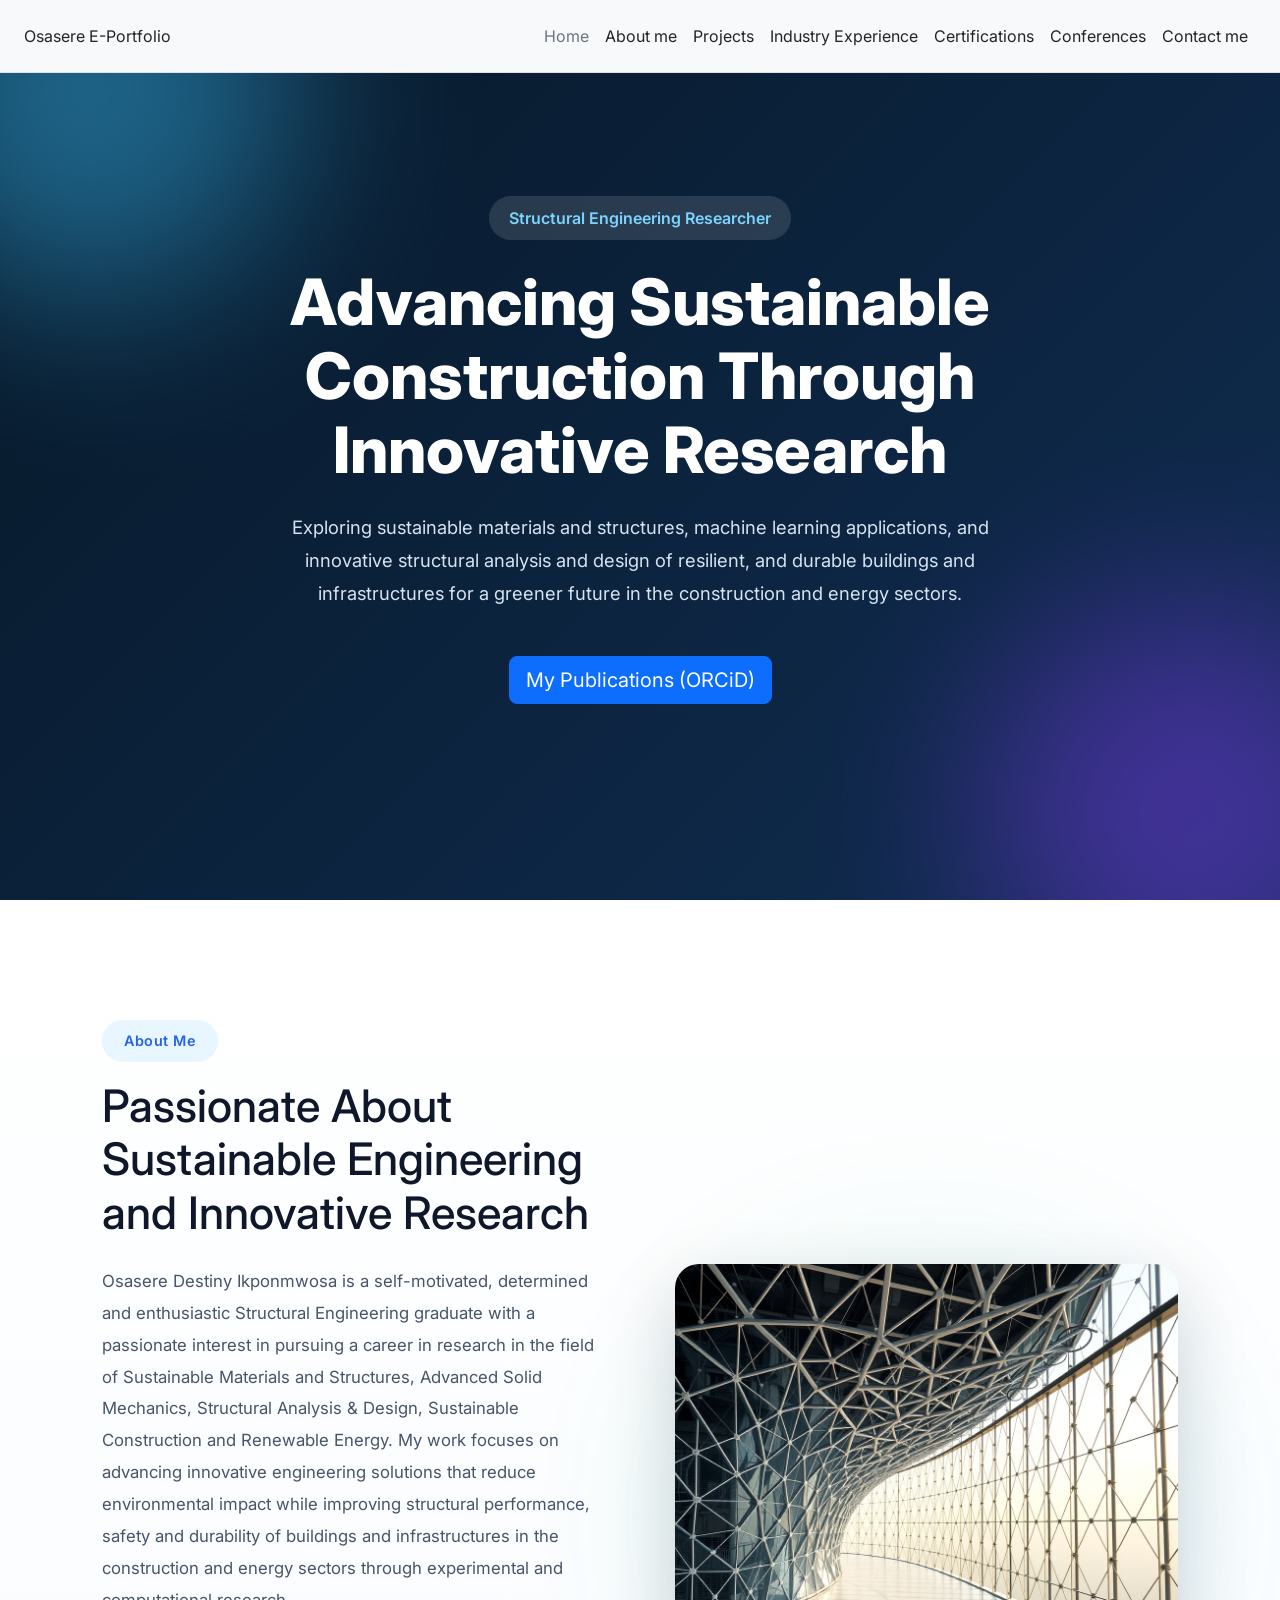
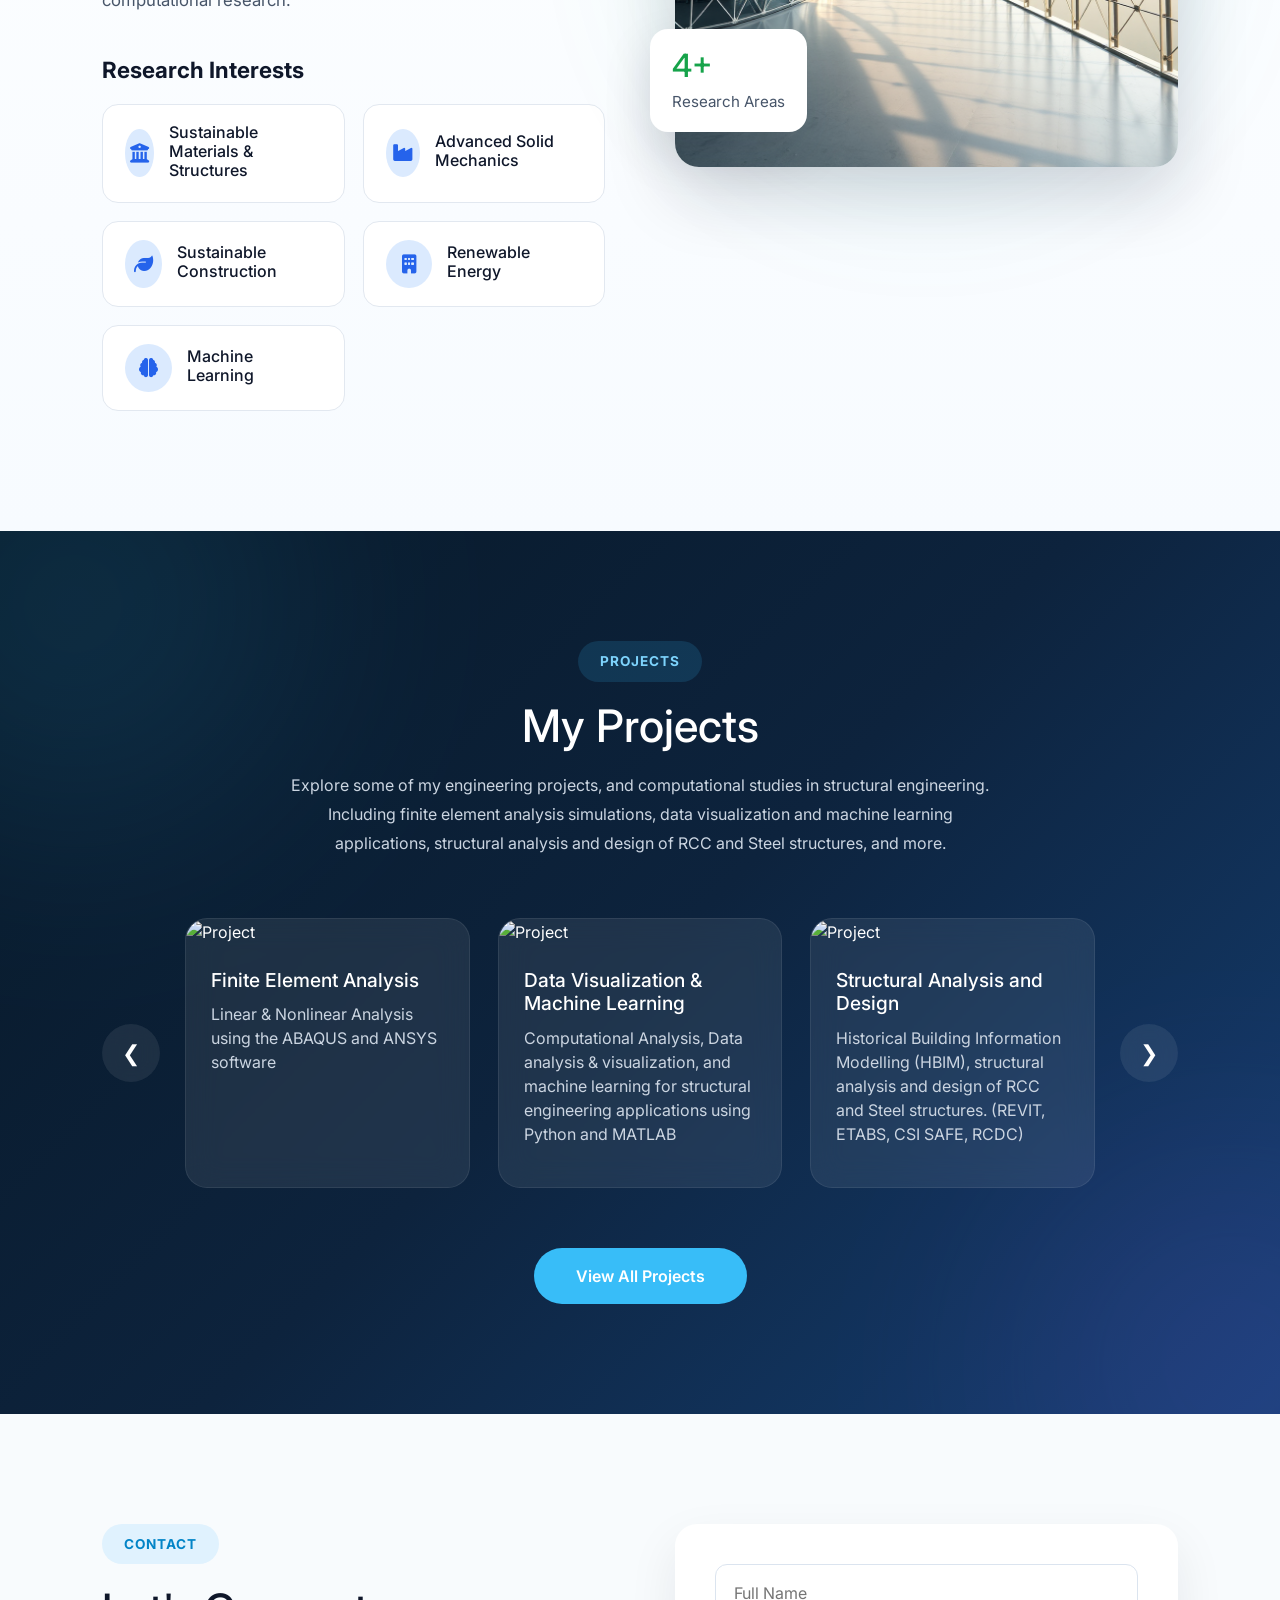
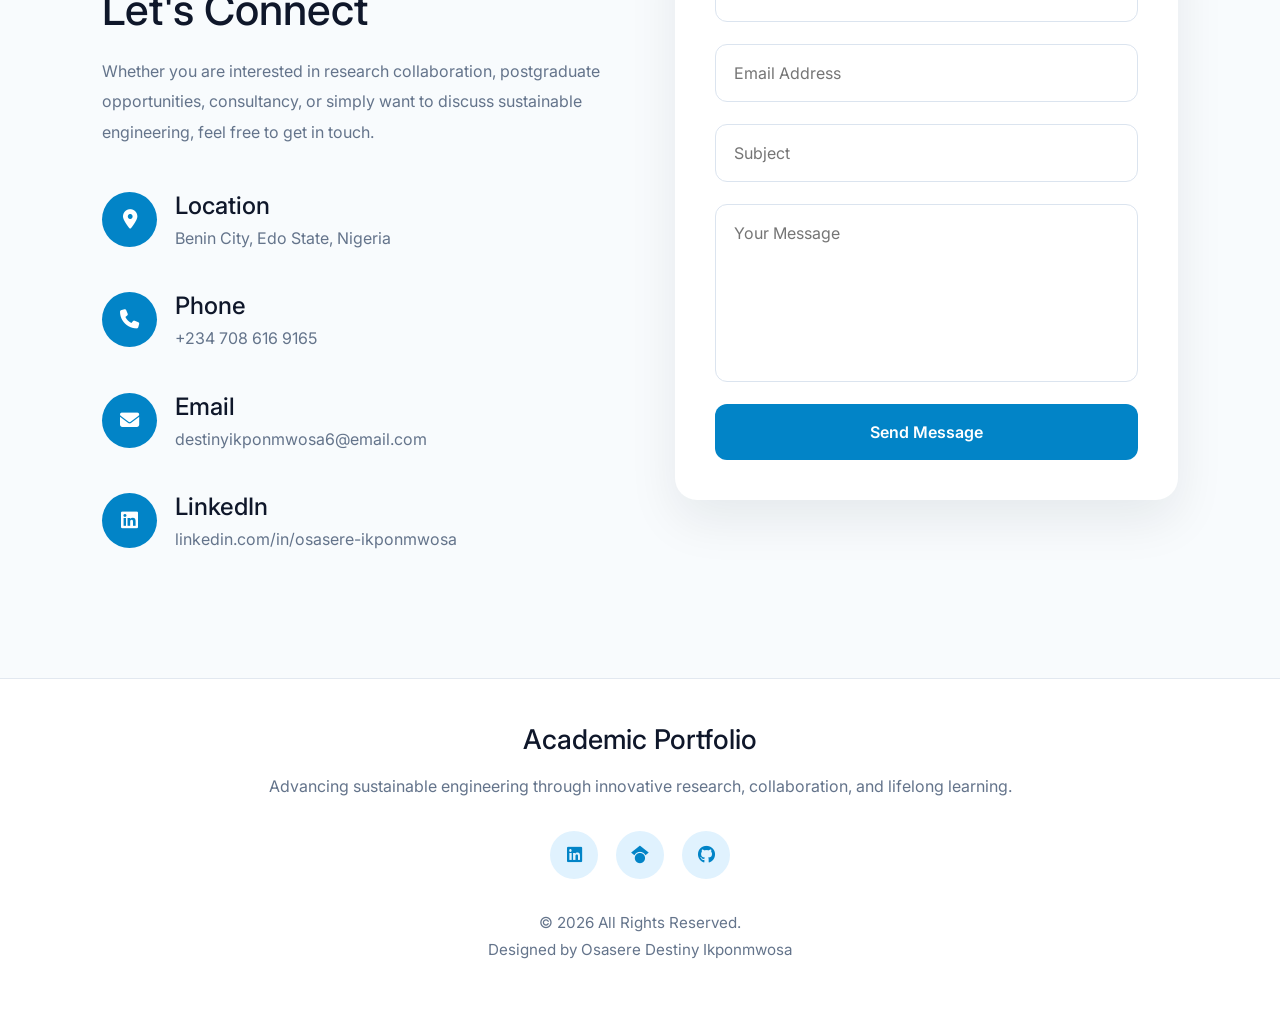
==== index.html @ ef656556 "Rename Index.html to index.html" ====
<!DOCTYPE html>
<html lang="en">

<head>
    <meta charset="UTF-8">
    <meta name="viewport" content="width=device-width, initial-scale=1.0">

    <!-- Google Fonts -->
    <link href="https://fonts.googleapis.com/css2?family=Inter:wght@300;400;500;600;700;800&display=swap"
        rel="stylesheet">

    <!-- Font Awesome -->
    <link rel="stylesheet" href="https://cdnjs.cloudflare.com/ajax/libs/font-awesome/6.6.0/css/all.min.css">

    <link rel="stylesheet" href="https://cdnjs.cloudflare.com/ajax/libs/font-awesome/6.7.2/css/all.min.css">

    <link href="https://cdn.jsdelivr.net/npm/bootstrap@5.0.2/dist/css/bootstrap.min.css" rel="stylesheet"
        integrity="sha384-EVSTQN3/azprG1Anm3QDgpJLIm9Nao0Yz1ztcQTwFspd3yD65VohhpuuCOmLASjC" crossorigin="anonymous">



    <!-- <link rel="stylesheet" href="/css/index.css"> -->
    <link rel="stylesheet" href="/css/section1.css">
    <title>My E-Portfolio</title>
</head>

<body>

    <header
        class="bg-light text-dark d-flex flex-wrap px-4 align-items-center justify-content-center justify-content-md-between py-3 mb-0 border-bottom">
        <a href="/" class="d-flex align-items-center col-md-3 mb-2 mb-md-0 bg-light text-dark text-decoration-none">
            Osasere E-Portfolio
        </a>


        <ul class="nav col-12 col-md-auto mb-2 justify-content-center mb-md-0">
            <li><a href="#" class="nav-link px-2 link-secondary">Home</a></li>
            <li><a href="/#about" class="nav-link px-2 link-dark">About me</a></li>
            <!-- <li><a href="#" class="nav-link px-2 link-dark">Research</a></li> -->
            <li><a href="/#projects" class="nav-link px-2 link-dark">Projects</a></li>
            <li><a href="/Work.html" class="nav-link px-2 link-dark">Industry Experience</a></li>
            <li><a href="/Certifications.html" class="nav-link px-2 link-dark">Certifications</a></li>
            <li><a href="/Conferences.html" class="nav-link px-2 link-dark">Conferences</a></li>
            <li><a href="/#contact" class="nav-link px-2 link-dark">Contact me</a></li>
        </ul>

        <!-- <div class="col-md-3 text-end"> -->
        <!-- <button type="button" class="btn btn-outline-primary me-2">Login</button> -->
        <!-- <button type="button" class="btn btn-primary">Download CV</button>
        </div> -->
    </header>

    <section class="hero">

        <div class="gradient-circle circle1"></div>
        <div class="gradient-circle circle2"></div>

        <div class="hero-content">

            <span class="tag">
                Structural Engineering Researcher
            </span>

            <h1>
                Advancing Sustainable Construction Through Innovative Research
            </h1>

            <p>
                Exploring sustainable materials and structures,
                machine learning applications, and innovative structural analysis and design of resilient, and durable
                buildings
                and infrastructures for a
                greener future in the construction and energy sectors.
            </p>

            <div class="buttons">
                <a href="https://orcid.org/0009-0000-9727-0928" target="_blank" class="btn btn-primary btn-lg  ">
                    My Publications (ORCiD)
                </a>

            </div>

        </div>

    </section>

    <!-- ==========================================
        SECTION 2 - ABOUT ME
=========================================== -->

    <section class="about-section" id="about">

        <div class="about-container">

            <!-- Left Content -->
            <div class="about-content">

                <span class="section-tag">
                    About Me
                </span>

                <h2>
                    Passionate About Sustainable Engineering and Innovative Research
                </h2>

                <p>
                    Osasere Destiny Ikponmwosa is a self-motivated, determined and enthusiastic Structural Engineering
                    graduate with a passionate interest in pursuing a career in research in the field of
                    Sustainable Materials and Structures, Advanced Solid Mechanics, Structural Analysis & Design,
                    Sustainable Construction and Renewable Energy. My work focuses on
                    advancing innovative
                    engineering solutions that reduce environmental impact while
                    improving structural performance, safety and durability of buildings and infrastructures in the
                    construction
                    and energy sectors through
                    experimental and
                    computational research.
                </p>

                <!-- <p>
                    My research integrates laboratory experimentation, machine
                    learning, and data-driven approaches to solve practical
                    challenges in construction materials, infrastructure sustainability,
                    and geotechnical engineering. I am committed to producing
                    research that contributes to greener construction practices and
                    supports the transition toward low-carbon engineering.
                </p> -->

                <h3 class="research-title">
                    Research Interests
                </h3>

                <div class="research-grid">

                    <div class="research-card">
                        <i class="fa-solid fa-building-columns"></i>
                        <div>
                            <h4>Sustainable Materials & Structures</h4>
                            <!-- <span>Fracture, Fatigue life and nonlinear analysis</span> -->
                        </div>
                    </div>

                    <div class="research-card">
                        <i class="fa-solid fa-industry"></i>
                        <div>
                            <h4>Advanced Solid Mechanics</h4>
                            <!-- <span>Auxetic matamaterials, sound materials</span> -->
                        </div>
                    </div>

                    <div class="research-card">
                        <i class="fa-solid fa-leaf"></i>
                        <div>
                            <h4>Sustainable Construction</h4>
                            <!-- <span>Eco-friendly building materials</span> -->
                        </div>
                    </div>

                    <div class="research-card">
                        <i class="fa-solid fa-building"></i>
                        <div>
                            <h4>Renewable Energy </h4>
                            <!-- <span>Resilient and smart infrastructure</span> -->
                        </div>
                    </div>

                    <div class="research-card">
                        <i class="fa-solid fa-brain"></i>
                        <div>
                            <h4>Machine Learning</h4>
                            <!-- <span>AI applications in civil engineering</span> -->
                        </div>
                    </div>

                    <!-- <div class="research-card">
                        <i class="fa-solid fa-recycle"></i>
                        <div>
                            <h4>Recycled Materials</h4>
                            <span>Low-carbon cementitious materials</span>
                        </div>
                    </div> -->

                    <!-- <div class="research-card">
                        <i class="fa-solid fa-mountain-city"></i>
                        <div>
                            <h4>Geotechnical Engineering</h4>
                            <span>Soil stabilization and improvement</span>
                        </div>
                    </div> -->

                </div>

            </div>

            <!-- Right Image -->

            <div class="about-image">

                <img src="Image/img2.png" alt="Modern Sustainable Green Building">

                <div class="image-card">
                    <h3>4+</h3>
                    <span>Research Areas</span>
                </div>

            </div>

        </div>

    </section>



    <!-- ===================================
            SECTION 3 - PROJECTS
=================================== -->

    <section class="projects-section" id="projects">

        <div class="projects-container">

            <div class="section-heading">
                <span class="section-tag">PROJECTS</span>

                <h2>My Projects</h2>

                <p>
                    Explore some of my engineering projects, and computational studies in structural engineering.
                    Including finite element analysis simulations, data visualization and machine learning applications,
                    structural analysis and design of RCC and Steel structures, and more.
                </p>
            </div>

            <!-- Slider -->

            <div class="project-slider">

                <button class="slider-btn prev">
                    &#10094;
                </button>

                <div class="slider-wrapper">

                    <div class="slider-track">

                        <!-- Card 1 -->

                        <div class="project-card">

                            <img src="Image/composite-air-blast/image1.png" alt="Project">

                            <div class="project-info">
                                <h3>Finite Element Analysis </h3>
                                <p>Linear & Nonlinear Analysis using the ABAQUS
                                    and ANSYS software</p>
                            </div>

                        </div>

                        <!-- Card 2 -->

                        <div class="project-card">

                            <img src="image/ML/model-plot.png" alt="Project">

                            <div class="project-info">
                                <h3>Data Visualization & Machine Learning</h3>
                                <p>Computational Analysis, Data analysis & visualization, and machine learning for
                                    structural engineering
                                    applications using Python and MATLAB</p>
                            </div>

                        </div>

                        <!-- Card 3 -->

                        <div class="project-card">

                            <img src="image/design/revit/HB/image1.png" alt="Project">

                            <div class="project-info">
                                <h3>Structural Analysis and Design</h3>
                                <p>Historical Building Information Modelling (HBIM), structural analysis and design of
                                    RCC and Steel structures. (REVIT, ETABS, CSI SAFE, RCDC) </p>
                            </div>

                        </div>

                        <!-- Card 4 -->

                        <!-- <div class="project-card">

                            <img src="images/project4.jpg" alt="Project">

                            <div class="project-info">
                                <h3>CBR Laboratory Investigation</h3>
                                <p>Pavement Engineering</p>
                            </div>

                        </div> -->

                        <!-- Card 5 -->

                        <!-- <div class="project-card">

                            <img src="images/project5.jpg" alt="Project">

                            <div class="project-info">
                                <h3>Structural Analysis</h3>
                                <p>Structural Engineering</p>
                            </div>

                        </div> -->

                    </div>

                </div>

                <button class="slider-btn next">
                    &#10095;
                </button>

            </div>

            <div class="project-button">

                <a href="/projects.html" class="view-projects-btn">
                    View All Projects
                </a>

            </div>

        </div>

    </section>


    <!-- ==========================================
        SECTION 4 - CONTACT
========================================== -->

    <section class="contact-section" id="contact">

        <div class="contact-container">

            <!-- Left Side -->
            <div class="contact-info">

                <span class="section-tag">CONTACT</span>

                <h2>Let's Connect</h2>

                <p>
                    Whether you are interested in research collaboration,
                    postgraduate opportunities, consultancy, or simply want to
                    discuss sustainable engineering, feel free to get in touch.
                </p>

                <div class="contact-items">

                    <div class="contact-item">
                        <i class="fa-solid fa-location-dot"></i>

                        <div>
                            <h4>Location</h4>
                            <p>Benin City, Edo State, Nigeria</p>
                        </div>
                    </div>

                    <div class="contact-item">
                        <i class="fa-solid fa-phone"></i>

                        <div>
                            <h4>Phone</h4>
                            <p>+234 708 616 9165</p>
                        </div>
                    </div>

                    <div class="contact-item">
                        <i class="fa-solid fa-envelope"></i>

                        <div>
                            <h4>Email</h4>
                            <p>destinyikponmwosa6@email.com</p>
                        </div>
                    </div>

                    <div class="contact-item">
                        <i class="fa-brands fa-linkedin"></i>

                        <div>
                            <h4>LinkedIn</h4>
                            <p>linkedin.com/in/osasere-ikponmwosa</p>
                        </div>
                    </div>

                </div>

            </div>

            <!-- Right Side -->

            <div class="contact-form">

                <form>

                    <div class="input-group">
                        <input type="text" placeholder="Full Name">
                    </div>

                    <div class="input-group">
                        <input type="email" placeholder="Email Address">
                    </div>

                    <div class="input-group">
                        <input type="text" placeholder="Subject">
                    </div>

                    <div class="input-group">
                        <textarea rows="6" placeholder="Your Message"></textarea>
                    </div>

                    <button type="submit">
                        Send Message
                    </button>

                </form>

            </div>

        </div>

    </section>

    <!-- ==========================
        FOOTER
========================== -->

    <footer class="footer">

        <div class="footer-container">

            <h3>Academic Portfolio</h3>

            <p>
                Advancing sustainable engineering through innovative research,
                collaboration, and lifelong learning.
            </p>

            <div class="footer-social">

                <a href="#"><i class="fa-brands fa-linkedin"></i></a>
                <a href="#"><i class="fa-brands fa-google-scholar"></i></a>
                <a href="#"><i class="fa-brands fa-github"></i></a>

            </div>

            <p class="copyright">
                © 2026 All Rights Reserved. <br>
                Designed by Osasere Destiny Ikponmwosa
            </p>

        </div>

    </footer>


</body>

<script src="/js/index.js"></script>

<script src="https://cdn.jsdelivr.net/npm/bootstrap@5.0.2/dist/js/bootstrap.bundle.min.js"
    integrity="sha384-MrcW6ZMFYlzcLA8Nl+NtUVF0sA7MsXsP1UyJoMp4YLEuNSfAP+JcXn/tWtIaxVXM"
    crossorigin="anonymous"></script>

</html>
---- css/index.css ----
* {
    box-sizing: border-box;
    padding: 0;
    margin: 0;
}

body {
    padding: 0;
    margin: 0;
    box-sizing: border-box;
    background-color: #07092e;
    color: #fff;
}


.section1 {
    display: flex;
    flex-direction: row;
    justify-content: space-evenly;
    flex-wrap: wrap;
}

.section1-1 {
    /* width: 50%; */
    padding: 50px 80px;
}

.section1-2 {
    /* width: 50%; */
    /* flex: 1; */
    padding: 50px 80px;

}

.section1-btn {
    background-color: #F61A1A;
    color: #fff;
    border: none;
    padding: 10px 40px;
    font-size: 18px;
    cursor: pointer;
    margin-top: 100px;
    width: fit-content;
    border-radius: 20px;
}


.section2 {
    background-color: #F61A1A;
    display: flex;
    flex-direction: row;
    justify-content: space-evenly;
    flex-wrap: wrap;
}

.section2-1 {
    width: 50%;
    padding: 50px 80px;
}


.section2-2 {
    width: 50%;
    padding: 50px 80px;
}



.section2-btn {
    background-color: #fff;
    color: #F61A1A;
    border: none;
    padding: 10px 40px;
    font-size: 18px;
    cursor: pointer;
    margin-top: 100px;
    width: fit-content;
    border-radius: 20px;
}


.section3 {
    padding-bottom: 100px;
}


.section3-1 {
    display: flex;
    flex-direction: column;
    justify-content: center;
    align-items: center;
    text-align: center;
    padding: 50px 0;
}

.section3-2 {
    display: flex;
    flex-direction: row;
    flex-wrap: nowrap;
    justify-content: space-evenly;
    margin-top: 30px;
    gap: 30px;
}


.section3-btn {
    margin: auto;
    background-color: #F61A1A;
    color: #fff;
    border: none;
    padding: 10px 40px;
    font-size: 18px;
    cursor: pointer;
    margin-top: 60px;
    width: fit-content;
    border-radius: 20px;
}


.section4 {
    background-color: #F61A1A;
    display: flex;
    /* flex-direction: row; */
    justify-content: space-evenly;
    flex-wrap: wrap;
    gap: 30px;
    padding: 50px 0;
}

.section4-1>div {
    display: flex;
    flex-direction: row;
    align-items: center;
    gap: 30px;
    margin-top: 15px;
}

.contact-form {
    margin-top: 20px;

}

.form-input {
    margin-top: 20px;
    border: 0;
    outline: 0;
    background-color: white;
    border-radius: 18px;
    padding: 12px;
}

.form-textarea {
    margin-top: 20px;
    border: 0;
    outline: 0;
    background-color: white;
    border-radius: 18px;
    padding: 18px;
}


.form-btn {
    background-color: #fff;
    color: #F61A1A;
    border: none;
    padding: 10px 40px;
    font-size: 18px;
    cursor: pointer;
    margin-top: 60px;
    width: fit-content;
    border-radius: 20px;
}



/* image slider  */

/* 1. Main Outer Wrapper */
.gallery-slider-wrapper {
    position: relative;
    width: 100%;
    max-width: 1200px;
    margin: 40px auto;
    padding: 0 50px;
    /* Space on sides so arrows don't block images */
    box-sizing: border-box;
}

/* 2. Hidden Overflow Container */
.slider-container {
    width: 100%;
    overflow: hidden;
    border-radius: 12px;
}

/* 3. Flex Track for Slides */
.slider-track {
    display: flex;
    gap: 15px;
    /* Visual spacing between images */
    transition: transform 0.4s ease-in-out;
    /* Smooth sliding transition effect */
    will-change: transform;
}

/* 4. Slide Sizing (Calculated to show exactly 3 upfront) */
.slide {
    /* 33.333% minus a fraction of the track gaps */
    flex: 0 0 calc((100% - (15px * 2)) / 3);
    aspect-ratio: 4 / 3;
    /* Standard professional card ratio */
    position: relative;
    border-radius: 8px;
    overflow: hidden;
    box-shadow: 0 4px 12px rgba(0, 0, 0, 0.1);
}

.slide img {
    width: 100%;
    height: 100%;
    object-fit: cover;
    display: block;
}

/* 5. Gradient Caption Styling */
.caption {
    position: absolute;
    bottom: 0;
    left: 0;
    right: 0;
    background: linear-gradient(transparent, rgba(0, 0, 0, 0.75));
    color: #fff;
    padding: 15px 10px;
    font-family: sans-serif;
    font-size: 0.95rem;
    text-align: center;
}

/* 6. Navigation Arrow Buttons */
.nav-btn {
    position: absolute;
    top: 50%;
    transform: translateY(-50%);
    background: #ffffff;
    border: 1px solid #ddd;
    color: #333;
    width: 40px;
    height: 40px;
    border-radius: 50%;
    font-size: 1.2rem;
    cursor: pointer;
    display: flex;
    align-items: center;
    justify-content: center;
    box-shadow: 0 4px 10px rgba(0, 0, 0, 0.15);
    z-index: 10;
    transition: all 0.2s ease;
}

.nav-btn:hover {
    background: #f0f0f0;
    transform: translateY(-50%) scale(1.05);
}

.prev-btn {
    left: 0;
}

.next-btn {
    right: 0;
}

/* 7. Responsive Mobile Layout (Flips to 1 image upfront on smaller viewports) */
@media (max-width: 768px) {
    .slide {
        flex: 0 0 100%;
    }

    .gallery-slider-wrapper {
        padding: 0 45px;
    }
}

/*=========================================
            PROJECTS SECTION
=========================================*/

.projects-section {
    padding: 110px 8%;
    background: linear-gradient(135deg, #071827, #0d233d, #153f74);
    position: relative;
    overflow: hidden;
}

.projects-section::before {
    content: "";
    position: absolute;
    width: 450px;
    height: 450px;
    border-radius: 50%;
    background: #38bdf8;
    filter: blur(120px);
    opacity: .12;
    top: -150px;
    left: -150px;
}

.projects-section::after {
    content: "";
    position: absolute;
    width: 450px;
    height: 450px;
    border-radius: 50%;
    background: #8b5cf6;
    filter: blur(120px);
    opacity: .12;
    bottom: -180px;
    right: -180px;
}

.projects-container {
    max-width: 1400px;
    margin: auto;
    position: relative;
    z-index: 2;
}

/* Heading */

.section-heading {
    text-align: center;
    margin-bottom: 60px;
}

.section-tag {
    display: inline-block;
    padding: 10px 22px;
    background: rgba(56, 189, 248, .15);
    color: #7dd3fc;
    border-radius: 30px;
    font-size: .85rem;
    font-weight: 700;
    letter-spacing: 1px;
    margin-bottom: 18px;
}

.section-heading h2 {
    font-size: 2.8rem;
    color: #ffffff;
    margin-bottom: 18px;
}

.section-heading p {
    max-width: 700px;
    margin: auto;
    color: #cbd5e1;
    line-height: 1.8;
}

/* Slider */

.project-slider {
    display: flex;
    align-items: center;
    gap: 25px;
}

/* Navigation Buttons */

.slider-btn {
    width: 58px;
    height: 58px;
    border: none;
    border-radius: 50%;
    background: rgba(255, 255, 255, .08);
    color: #ffffff;
    font-size: 1.4rem;
    cursor: pointer;
    backdrop-filter: blur(10px);
    transition: .3s;
    flex-shrink: 0;
}

.slider-btn:hover {
    background: #38bdf8;
    transform: scale(1.08);
}

/* Slider */

.slider-wrapper {
    overflow: hidden;
    flex: 1;
}

.slider-track {
    display: flex;
    gap: 28px;
    transition: .6s ease;
}

/* Cards */

.project-card {
    min-width: calc((100% - 56px)/3);
    background: rgba(255, 255, 255, .08);
    border: 1px solid rgba(255, 255, 255, .08);
    backdrop-filter: blur(15px);
    border-radius: 22px;
    overflow: hidden;
    transition: .35s;
}

.project-card:hover {
    transform: translateY(-10px);
    border-color: #38bdf8;
    box-shadow: 0 20px 45px rgba(56, 189, 248, .18);
}

.project-card img {
    width: 100%;
    height: 250px;
    object-fit: cover;
}

.project-info {
    padding: 25px;
}

.project-info h3 {
    color: #ffffff;
    font-size: 1.2rem;
    margin-bottom: 10px;
}

.project-info p {
    color: #cbd5e1;
}

/* Button */

.project-button {
    text-align: center;
    margin-top: 60px;
}

.view-projects-btn {
    display: inline-block;
    padding: 16px 42px;
    border-radius: 50px;
    text-decoration: none;
    background: #38bdf8;
    color: #ffffff;
    font-weight: 600;
    transition: .3s;
}

.view-projects-btn:hover {
    background: #0ea5e9;
    transform: translateY(-4px);
}

/* Responsive */

@media(max-width:1100px) {

    .project-card {
        min-width: calc((100% - 28px)/2);
    }

}

@media(max-width:768px) {

    .projects-section {
        padding: 90px 6%;
    }

    .section-heading h2 {
        font-size: 2.2rem;
    }

    .project-card {
        min-width: 100%;
    }

    .slider-btn {
        width: 48px;
        height: 48px;
    }

}


/*====================================
        CONTACT SECTION
=====================================*/

.contact-section {
    padding: 110px 8%;
    background: #f8fbfd;
}

.contact-container {
    max-width: 1300px;
    margin: auto;
    display: grid;
    grid-template-columns: 1fr 1fr;
    gap: 70px;
    align-items: start;
}

/* Left */

.contact-info .section-tag {
    display: inline-block;
    padding: 10px 22px;
    background: #e0f2fe;
    color: #0284c7;
    border-radius: 30px;
    font-size: .85rem;
    font-weight: 700;
    margin-bottom: 20px;
}

.contact-info h2 {
    font-size: 2.7rem;
    color: #0f172a;
    margin-bottom: 20px;
}

.contact-info>p {
    color: #64748b;
    line-height: 1.9;
    margin-bottom: 45px;
}

.contact-items {
    display: flex;
    flex-direction: column;
    gap: 25px;
}

.contact-item {
    display: flex;
    align-items: flex-start;
    gap: 18px;
}

.contact-item i {
    width: 55px;
    height: 55px;
    border-radius: 50%;
    background: #0284c7;
    color: #fff;
    display: flex;
    align-items: center;
    justify-content: center;
    font-size: 1.2rem;
    flex-shrink: 0;
}

.contact-item h4 {
    color: #0f172a;
    margin-bottom: 5px;
}

.contact-item p {
    color: #64748b;
    line-height: 1.6;
}

/* Form */

.contact-form {
    background: #fff;
    padding: 40px;
    border-radius: 22px;
    box-shadow: 0 20px 50px rgba(15, 23, 42, .08);
}

.input-group {
    margin-bottom: 22px;
}

.contact-form input,
.contact-form textarea {
    width: 100%;
    padding: 16px 18px;
    border: 1px solid #dbe4ef;
    border-radius: 12px;
    font-size: 1rem;
    outline: none;
    transition: .3s;
    background: #fff;
}

.contact-form input:focus,
.contact-form textarea:focus {
    border-color: #0284c7;
    box-shadow: 0 0 0 4px rgba(2, 132, 199, .12);
}

.contact-form textarea {
    resize: none;
}

.contact-form button {
    width: 100%;
    padding: 16px;
    border: none;
    border-radius: 12px;
    background: #0284c7;
    color: #fff;
    font-size: 1rem;
    font-weight: 600;
    cursor: pointer;
    transition: .3s;
}

.contact-form button:hover {
    background: #0369a1;
}

/*====================================
            FOOTER
=====================================*/

.footer {
    background: #ffffff;
    border-top: 1px solid #e2e8f0;
    padding: 45px 8%;
}

.footer-container {
    max-width: 1200px;
    margin: auto;
    text-align: center;
}

.footer h3 {
    color: #0f172a;
    margin-bottom: 15px;
    font-size: 1.7rem;
}

.footer p {
    color: #64748b;
    line-height: 1.8;
}

.footer-social {
    margin: 30px 0;
    display: flex;
    justify-content: center;
    gap: 18px;
}

.footer-social a {
    width: 48px;
    height: 48px;
    border-radius: 50%;
    background: #e0f2fe;
    color: #0284c7;
    display: flex;
    align-items: center;
    justify-content: center;
    text-decoration: none;
    font-size: 1.1rem;
    transition: .3s;
}

.footer-social a:hover {
    background: #0284c7;
    color: #fff;
}

.copyright {
    margin-top: 15px;
    color: #94a3b8;
    font-size: .95rem;
}

/*====================================
        Responsive
=====================================*/

@media(max-width:950px) {

    .contact-container {
        grid-template-columns: 1fr;
    }

    .contact-info h2 {
        font-size: 2.2rem;
    }

}

@media(max-width:600px) {

    .contact-section {
        padding: 90px 6%;
    }

    .contact-form {
        padding: 28px;
    }

    .contact-info h2 {
        font-size: 1.9rem;
    }

}
---- css/section1.css ----
* {
    margin: 0;
    padding: 0;
    box-sizing: border-box;
}

body {
    font-family: 'Inter', sans-serif;
    background: #081222;
    color: white;
}

/* Header */

header {
    position: fixed;
    width: 100%;
    top: 0;
    left: 0;
    z-index: 1000;
    backdrop-filter: blur(15px);
    background: rgba(8, 18, 34, .55);
    border-bottom: 1px solid rgba(255, 255, 255, .08);
}

.container {
    max-width: 1200px;
    margin: auto;
    padding: 18px 30px;

    display: flex;
    justify-content: space-between;
    align-items: center;
}

.logo {
    font-size: 1.5rem;
    font-weight: 800;
    letter-spacing: .5px;
}

.logo span {
    color: #6EE7F9;
}

nav {
    display: flex;
    gap: 35px;
}

nav a {
    color: white;
    text-decoration: none;
    font-weight: 500;
    transition: .3s;
}

nav a:hover {
    color: #6EE7F9;
}

.btn-nav {
    text-decoration: none;
    color: white;
    background: #3B82F6;
    padding: 12px 22px;
    border-radius: 50px;
    transition: .3s;
}

.btn-nav:hover {
    background: #2563EB;
}

/* Hero */

.hero {

    min-height: 100vh;

    display: flex;
    align-items: center;
    justify-content: center;

    position: relative;
    overflow: hidden;

    background:
        linear-gradient(135deg,
            #071827,
            #102D52,
            #153F74,
            #071827);

    background-size: 300% 300%;

    animation: gradientMove 10s ease infinite;
}

.hero-content {

    position: relative;
    z-index: 5;

    width: 90%;
    max-width: 850px;
    text-align: center;
}

.tag {

    display: inline-block;

    padding: 10px 20px;

    border-radius: 30px;

    background: rgba(255, 255, 255, .12);

    color: #7DD3FC;

    margin-bottom: 25px;

    font-weight: 600;
}

.hero h1 {

    font-size: 4rem;
    line-height: 1.15;
    font-weight: 800;
    margin-bottom: 25px;
}

.hero p {

    max-width: 700px;
    margin: auto;

    color: #d7e3f1;

    line-height: 1.8;

    font-size: 1.15rem;

    margin-bottom: 45px;
}



/* Decorative Blur */

.gradient-circle {

    position: absolute;

    border-radius: 50%;

    filter: blur(90px);

    opacity: .45;
}

.circle1 {

    width: 420px;
    height: 420px;

    background: #38BDF8;

    top: -120px;
    left: -120px;
}

.circle2 {

    width: 420px;
    height: 420px;

    background: #7C3AED;

    bottom: -120px;
    right: -120px;
}

@keyframes gradientMove {

    0% {
        background-position: 0% 50%;
    }

    50% {
        background-position: 100% 50%;
    }

    100% {
        background-position: 0% 50%;
    }

}

/* Responsive */

@media(max-width:900px) {

    nav {
        display: none;
    }

    .hero h1 {
        font-size: 2.8rem;
    }

    .buttons {
        flex-direction: column;
        align-items: center;
    }

}

@media(max-width:600px) {

    .hero h1 {
        font-size: 2.2rem;
    }

    .hero p {
        font-size: 1rem;
    }

    .btn-nav {
        display: none;
    }

}


/*====================================================
    SECTION 2 - ABOUT ME
====================================================*/

.about-section {
    padding: 120px 8%;
    background: linear-gradient(180deg, #ffffff, #f7fbff);
}

.about-container {
    max-width: 1300px;
    margin: auto;
    display: grid;
    grid-template-columns: 1fr 1fr;
    gap: 70px;
    align-items: center;
}

/* LEFT CONTENT */

.about-content .section-tag {
    display: inline-block;
    padding: 10px 22px;
    border-radius: 30px;
    background: #e8f6ff;
    color: #2563eb;
    font-size: .9rem;
    font-weight: 600;
    letter-spacing: .5px;
    margin-bottom: 18px;
}

.about-content h2 {
    font-size: 2.8rem;
    color: #0f172a;
    margin-bottom: 25px;
    line-height: 1.2;
}

.about-content p {
    color: #475569;
    font-size: 1.05rem;
    line-height: 1.9;
    margin-bottom: 20px;
}

/* Research Interest */

.research-title {
    font-size: 1.4rem;
    color: #0f172a;
    margin: 40px 0 20px;
    font-weight: 700;
}

.research-grid {
    display: grid;
    grid-template-columns: repeat(2, 1fr);
    gap: 18px;
}

.research-card {
    display: flex;
    align-items: center;
    gap: 15px;
    padding: 18px 22px;
    border-radius: 16px;
    background: #ffffff;
    border: 1px solid #e2e8f0;
    transition: .35s ease;
    cursor: pointer;
}

.research-card:hover {
    transform: translateY(-6px);
    border-color: #38bdf8;
    box-shadow: 0 18px 40px rgba(15, 23, 42, .08);
}

.research-card i {
    width: 48px;
    height: 48px;
    border-radius: 50%;
    background: #dbeafe;
    color: #2563eb;
    display: flex;
    align-items: center;
    justify-content: center;
    font-size: 1.2rem;
}

.research-card h4 {
    color: #0f172a;
    font-size: 1rem;
    margin-bottom: 4px;
}

.research-card span {
    color: #64748b;
    font-size: .92rem;
}

/* RIGHT IMAGE */

.about-image {
    position: relative;
    display: flex;
    justify-content: center;
    align-items: center;
}

.about-image::before {
    content: "";
    position: absolute;
    width: 420px;
    height: 420px;
    background: linear-gradient(135deg, #22c55e, #06b6d4);
    border-radius: 50%;
    filter: blur(100px);
    opacity: .18;
    z-index: 0;
}

.about-image img {
    width: 100%;
    max-width: 520px;
    border-radius: 24px;
    position: relative;
    z-index: 2;
    object-fit: cover;
    box-shadow: 0 25px 70px rgba(15, 23, 42, .18);
}

/* Floating Card */

.image-card {
    position: absolute;
    bottom: 35px;
    left: -25px;
    background: #ffffff;
    padding: 18px 22px;
    border-radius: 18px;
    box-shadow: 0 20px 50px rgba(15, 23, 42, .12);
    z-index: 5;
}

.image-card h3 {
    color: #16a34a;
    font-size: 2rem;
    margin-bottom: 4px;
}

.image-card span {
    color: #475569;
    font-size: .95rem;
}

/* Responsive */

@media(max-width:1000px) {

    .about-container {
        grid-template-columns: 1fr;
    }

    .about-image {
        order: -1;
    }

    .research-grid {
        grid-template-columns: 1fr;
    }

    .image-card {
        left: 20px;
    }

}

@media(max-width:768px) {

    .about-section {
        padding: 90px 6%;
    }

    .about-content h2 {
        font-size: 2.2rem;
    }

    .about-image img {
        max-width: 100%;
    }

    .image-card {
        position: relative;
        left: 0;
        bottom: 0;
        margin-top: 20px;
        width: fit-content;
    }

}

@media(max-width:500px) {

    .about-content h2 {
        font-size: 1.9rem;
    }

    .about-content p {
        font-size: .98rem;
    }

    .research-card {
        padding: 16px;
    }

}


/* write for projects section 3, which contains an image gallery slide (with autoslide) with 3 images upfront of different projects and with arrows at both ends to navigate, and a button underneath to see all projects. and just write only the html and css exclusive only and specific to the section */


/* write for contact me and footer section 4, which contains the location, phone number, email, linkedin on the left side and contact form on the right side. and just write only the html with bootstrap 5 exclusive only and specific to the section. it should be a light background */


/*=========================================
            PROJECTS SECTION
=========================================*/

.projects-section {
    padding: 110px 8%;
    background: linear-gradient(135deg, #071827, #0d233d, #153f74);
    position: relative;
    overflow: hidden;
}

.projects-section::before {
    content: "";
    position: absolute;
    width: 450px;
    height: 450px;
    border-radius: 50%;
    background: #38bdf8;
    filter: blur(120px);
    opacity: .12;
    top: -150px;
    left: -150px;
}

.projects-section::after {
    content: "";
    position: absolute;
    width: 450px;
    height: 450px;
    border-radius: 50%;
    background: #8b5cf6;
    filter: blur(120px);
    opacity: .12;
    bottom: -180px;
    right: -180px;
}

.projects-container {
    max-width: 1400px;
    margin: auto;
    position: relative;
    z-index: 2;
}

/* Heading */

.section-heading {
    text-align: center;
    margin-bottom: 60px;
}

.section-tag {
    display: inline-block;
    padding: 10px 22px;
    background: rgba(56, 189, 248, .15);
    color: #7dd3fc;
    border-radius: 30px;
    font-size: .85rem;
    font-weight: 700;
    letter-spacing: 1px;
    margin-bottom: 18px;
}

.section-heading h2 {
    font-size: 2.8rem;
    color: #ffffff;
    margin-bottom: 18px;
}

.section-heading p {
    max-width: 700px;
    margin: auto;
    color: #cbd5e1;
    line-height: 1.8;
}

/* Slider */

.project-slider {
    display: flex;
    align-items: center;
    gap: 25px;
}

/* Navigation Buttons */

.slider-btn {
    width: 58px;
    height: 58px;
    border: none;
    border-radius: 50%;
    background: rgba(255, 255, 255, .08);
    color: #ffffff;
    font-size: 1.4rem;
    cursor: pointer;
    backdrop-filter: blur(10px);
    transition: .3s;
    flex-shrink: 0;
}

.slider-btn:hover {
    background: #38bdf8;
    transform: scale(1.08);
}

/* Slider */

.slider-wrapper {
    overflow: hidden;
    flex: 1;
}

.slider-track {
    display: flex;
    gap: 28px;
    transition: .6s ease;
}

/* Cards */

.project-card {
    min-width: calc((100% - 56px)/3);
    background: rgba(255, 255, 255, .08);
    border: 1px solid rgba(255, 255, 255, .08);
    backdrop-filter: blur(15px);
    border-radius: 22px;
    overflow: hidden;
    transition: .35s;
}

.project-card:hover {
    transform: translateY(-10px);
    border-color: #38bdf8;
    box-shadow: 0 20px 45px rgba(56, 189, 248, .18);
}

.project-card img {
    width: 100%;
    height: 250px;
    object-fit: cover;
}

.project-info {
    padding: 25px;
}

.project-info h3 {
    color: #ffffff;
    font-size: 1.2rem;
    margin-bottom: 10px;
}

.project-info p {
    color: #cbd5e1;
}

/* Button */

.project-button {
    text-align: center;
    margin-top: 60px;
}

.view-projects-btn {
    display: inline-block;
    padding: 16px 42px;
    border-radius: 50px;
    text-decoration: none;
    background: #38bdf8;
    color: #ffffff;
    font-weight: 600;
    transition: .3s;
}

.view-projects-btn:hover {
    background: #0ea5e9;
    transform: translateY(-4px);
}

/* Responsive */

@media(max-width:1100px) {

    .project-card {
        min-width: calc((100% - 28px)/2);
    }

}

@media(max-width:768px) {

    .projects-section {
        padding: 90px 6%;
    }

    .section-heading h2 {
        font-size: 2.2rem;
    }

    .project-card {
        min-width: 100%;
    }

    .slider-btn {
        width: 48px;
        height: 48px;
    }

}


/*====================================
        CONTACT SECTION
=====================================*/

.contact-section {
    padding: 110px 8%;
    background: #f8fbfd;
}

.contact-container {
    max-width: 1300px;
    margin: auto;
    display: grid;
    grid-template-columns: 1fr 1fr;
    gap: 70px;
    align-items: start;
}

/* Left */

.contact-info .section-tag {
    display: inline-block;
    padding: 10px 22px;
    background: #e0f2fe;
    color: #0284c7;
    border-radius: 30px;
    font-size: .85rem;
    font-weight: 700;
    margin-bottom: 20px;
}

.contact-info h2 {
    font-size: 2.7rem;
    color: #0f172a;
    margin-bottom: 20px;
}

.contact-info>p {
    color: #64748b;
    line-height: 1.9;
    margin-bottom: 45px;
}

.contact-items {
    display: flex;
    flex-direction: column;
    gap: 25px;
}

.contact-item {
    display: flex;
    align-items: flex-start;
    gap: 18px;
}

.contact-item i {
    width: 55px;
    height: 55px;
    border-radius: 50%;
    background: #0284c7;
    color: #fff;
    display: flex;
    align-items: center;
    justify-content: center;
    font-size: 1.2rem;
    flex-shrink: 0;
}

.contact-item h4 {
    color: #0f172a;
    margin-bottom: 5px;
}

.contact-item p {
    color: #64748b;
    line-height: 1.6;
}

/* Form */

.contact-form {
    background: #fff;
    padding: 40px;
    border-radius: 22px;
    box-shadow: 0 20px 50px rgba(15, 23, 42, .08);
}

.input-group {
    margin-bottom: 22px;
}

.contact-form input,
.contact-form textarea {
    width: 100%;
    padding: 16px 18px;
    border: 1px solid #dbe4ef;
    border-radius: 12px;
    font-size: 1rem;
    outline: none;
    transition: .3s;
    background: #fff;
}

.contact-form input:focus,
.contact-form textarea:focus {
    border-color: #0284c7;
    box-shadow: 0 0 0 4px rgba(2, 132, 199, .12);
}

.contact-form textarea {
    resize: none;
}

.contact-form button {
    width: 100%;
    padding: 16px;
    border: none;
    border-radius: 12px;
    background: #0284c7;
    color: #fff;
    font-size: 1rem;
    font-weight: 600;
    cursor: pointer;
    transition: .3s;
}

.contact-form button:hover {
    background: #0369a1;
}

/*====================================
            FOOTER
=====================================*/

.footer {
    background: #ffffff;
    border-top: 1px solid #e2e8f0;
    padding: 45px 8%;
}

.footer-container {
    max-width: 1200px;
    margin: auto;
    text-align: center;
}

.footer h3 {
    color: #0f172a;
    margin-bottom: 15px;
    font-size: 1.7rem;
}

.footer p {
    color: #64748b;
    line-height: 1.8;
}

.footer-social {
    margin: 30px 0;
    display: flex;
    justify-content: center;
    gap: 18px;
}

.footer-social a {
    width: 48px;
    height: 48px;
    border-radius: 50%;
    background: #e0f2fe;
    color: #0284c7;
    display: flex;
    align-items: center;
    justify-content: center;
    text-decoration: none;
    font-size: 1.1rem;
    transition: .3s;
}

.footer-social a:hover {
    background: #0284c7;
    color: #fff;
}

.copyright {
    margin-top: 15px;
    color: #94a3b8;
    font-size: .95rem;
}

/*====================================
        Responsive
=====================================*/

@media(max-width:950px) {

    .contact-container {
        grid-template-columns: 1fr;
    }

    .contact-info h2 {
        font-size: 2.2rem;
    }

}

@media(max-width:600px) {

    .contact-section {
        padding: 90px 6%;
    }

    .contact-form {
        padding: 28px;
    }

    .contact-info h2 {
        font-size: 1.9rem;
    }

}
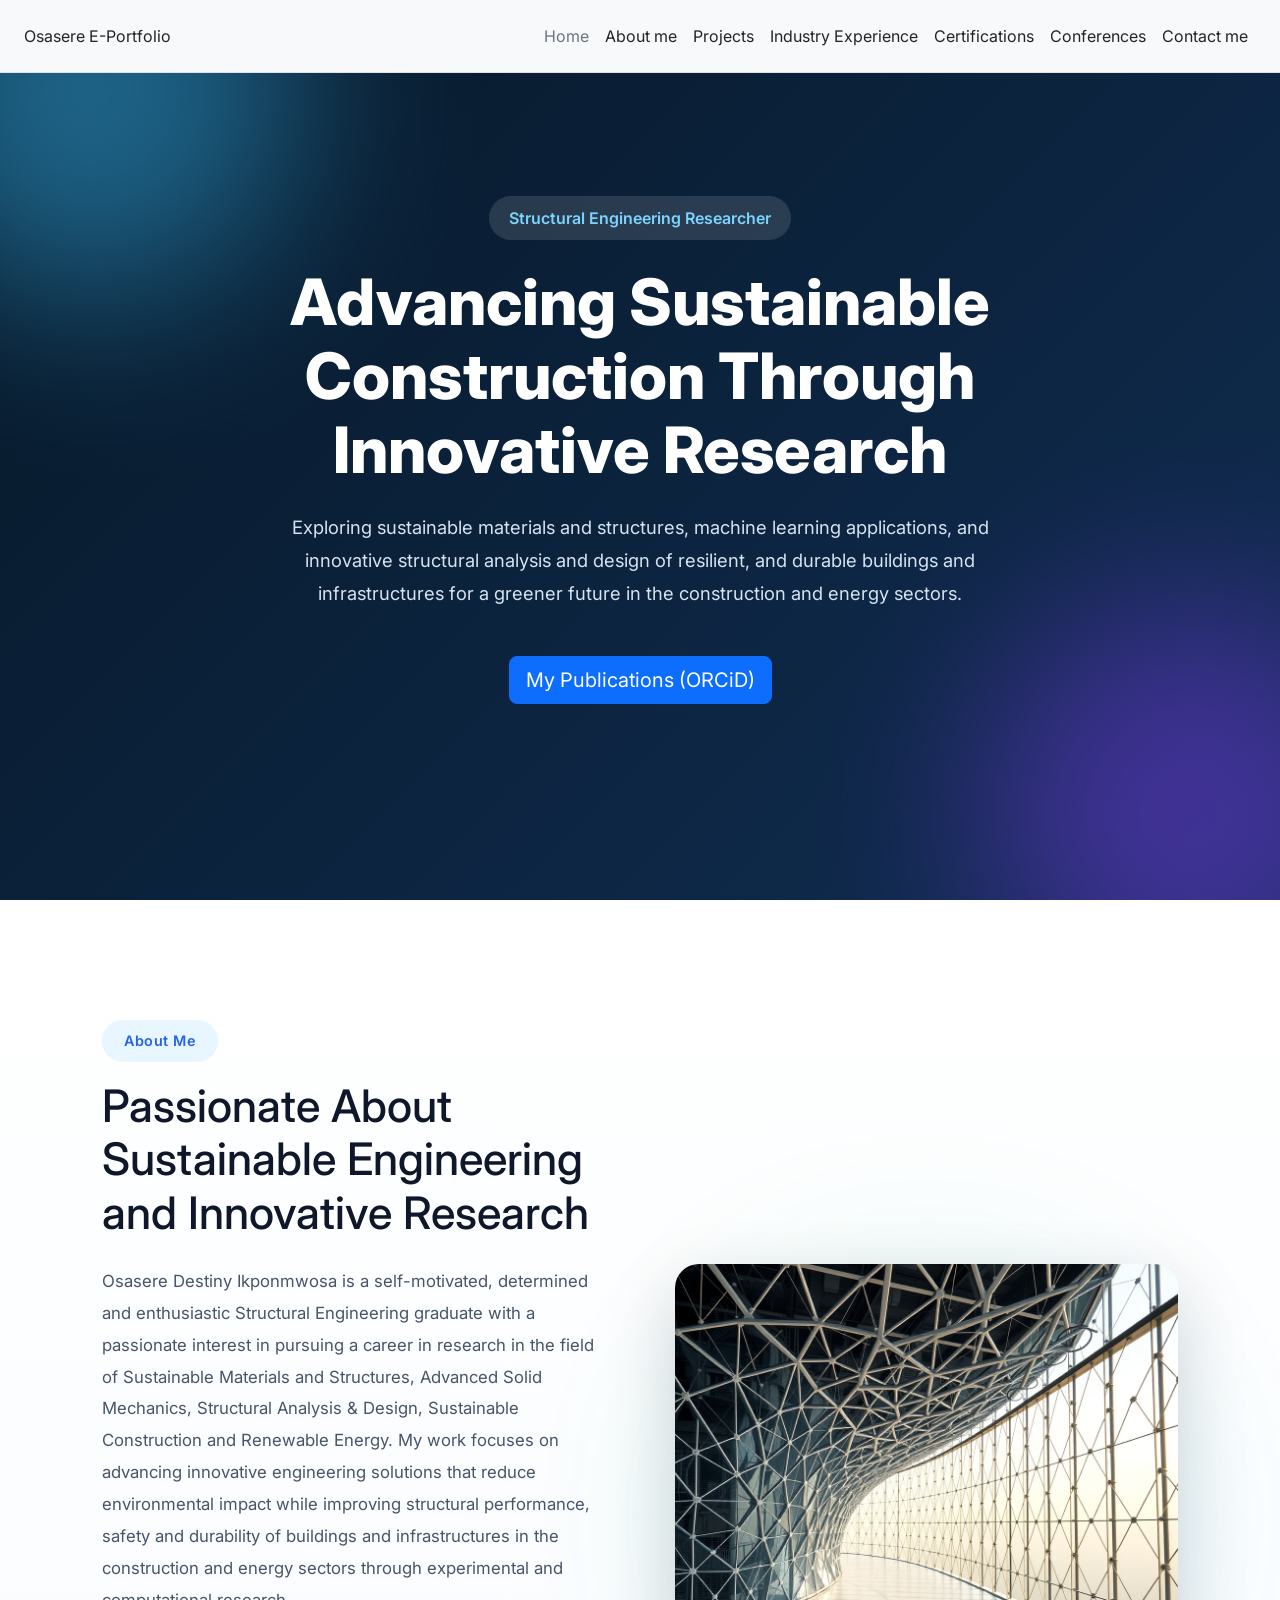
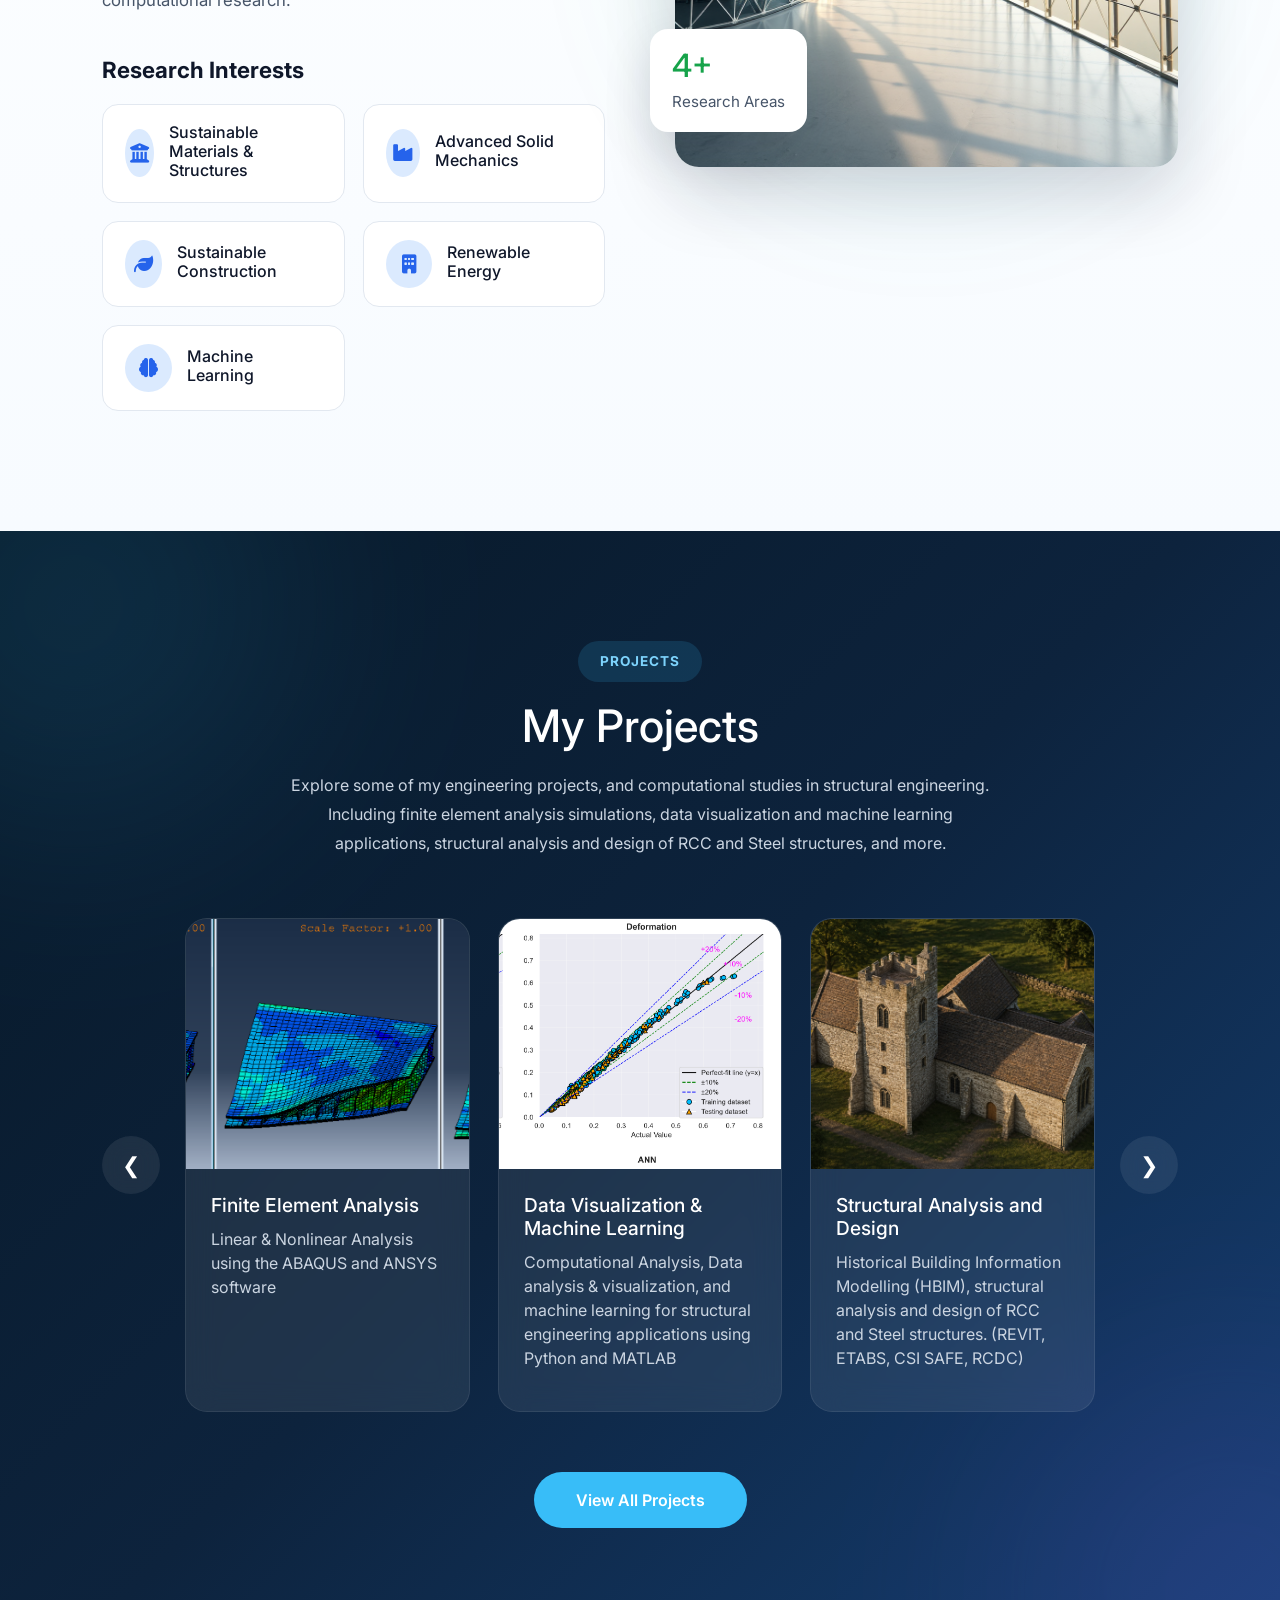
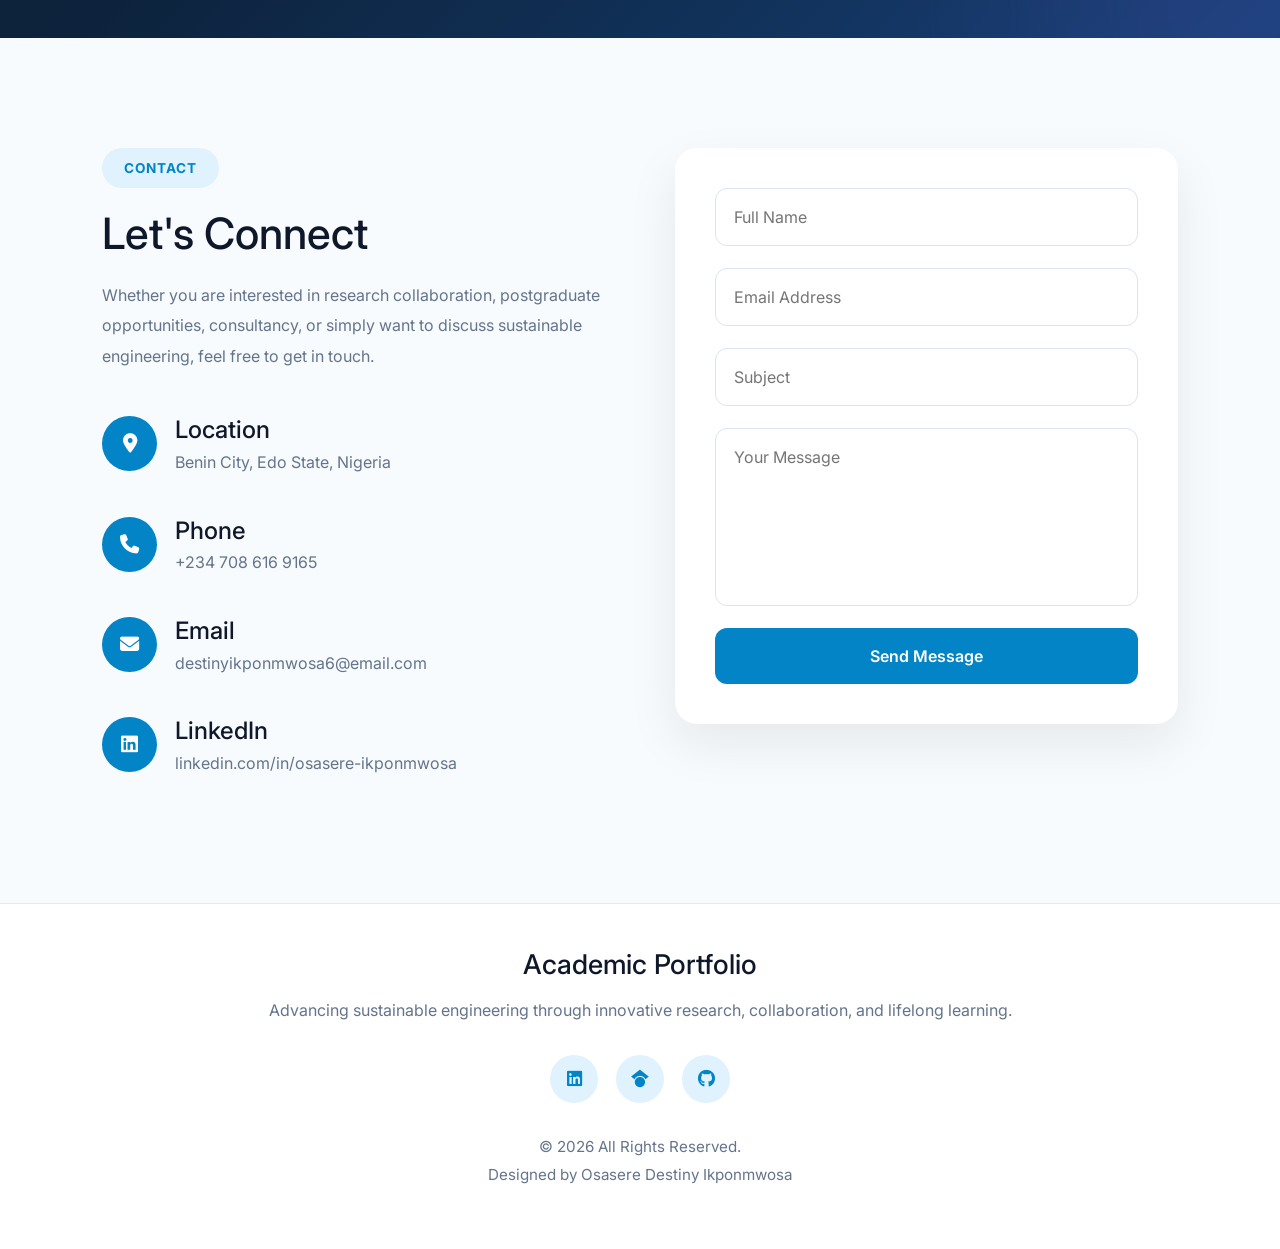
==== commit d768fccd: "Update index.html" ====
--- a/index.html
+++ b/index.html
@@ -20,7 +20,7 @@
 
 
     <!-- <link rel="stylesheet" href="/css/index.css"> -->
-    <link rel="stylesheet" href="/css/section1.css">
+    <link rel="stylesheet" href="css/section1.css">
     <title>My E-Portfolio</title>
 </head>
 
@@ -28,20 +28,21 @@
 
     <header
         class="bg-light text-dark d-flex flex-wrap px-4 align-items-center justify-content-center justify-content-md-between py-3 mb-0 border-bottom">
-        <a href="/" class="d-flex align-items-center col-md-3 mb-2 mb-md-0 bg-light text-dark text-decoration-none">
+        <a href="index.html"
+            class="d-flex align-items-center col-md-3 mb-2 mb-md-0 bg-light text-dark text-decoration-none">
             Osasere E-Portfolio
         </a>
 
 
         <ul class="nav col-12 col-md-auto mb-2 justify-content-center mb-md-0">
-            <li><a href="#" class="nav-link px-2 link-secondary">Home</a></li>
-            <li><a href="/#about" class="nav-link px-2 link-dark">About me</a></li>
+            <li><a href="index.html" class="nav-link px-2 link-secondary">Home</a></li>
+            <li><a href="#about" class="nav-link px-2 link-dark">About me</a></li>
             <!-- <li><a href="#" class="nav-link px-2 link-dark">Research</a></li> -->
-            <li><a href="/#projects" class="nav-link px-2 link-dark">Projects</a></li>
-            <li><a href="/Work.html" class="nav-link px-2 link-dark">Industry Experience</a></li>
-            <li><a href="/Certifications.html" class="nav-link px-2 link-dark">Certifications</a></li>
-            <li><a href="/Conferences.html" class="nav-link px-2 link-dark">Conferences</a></li>
-            <li><a href="/#contact" class="nav-link px-2 link-dark">Contact me</a></li>
+            <li><a href="#projects" class="nav-link px-2 link-dark">Projects</a></li>
+            <li><a href="Work.html" class="nav-link px-2 link-dark">Industry Experience</a></li>
+            <li><a href="Certifications.html" class="nav-link px-2 link-dark">Certifications</a></li>
+            <li><a href="Conferences.html" class="nav-link px-2 link-dark">Conferences</a></li>
+            <li><a href="#contact" class="nav-link px-2 link-dark">Contact me</a></li>
         </ul>
 
         <!-- <div class="col-md-3 text-end"> -->
@@ -261,7 +262,7 @@
 
                         <div class="project-card">
 
-                            <img src="image/ML/model-plot.png" alt="Project">
+                            <img src="Image/ML/model-plot.png" alt="Project">
 
                             <div class="project-info">
                                 <h3>Data Visualization & Machine Learning</h3>
@@ -276,7 +277,7 @@
 
                         <div class="project-card">
 
-                            <img src="image/design/revit/HB/image1.png" alt="Project">
+                            <img src="Image/design/revit/HB/image1.png" alt="Project">
 
                             <div class="project-info">
                                 <h3>Structural Analysis and Design</h3>
@@ -324,7 +325,7 @@
 
             <div class="project-button">
 
-                <a href="/projects.html" class="view-projects-btn">
+                <a href="projects.html" class="view-projects-btn">
                     View All Projects
                 </a>
 
@@ -467,7 +468,7 @@
 
 </body>
 
-<script src="/js/index.js"></script>
+<script src="js/index.js"></script>
 
 <script src="https://cdn.jsdelivr.net/npm/bootstrap@5.0.2/dist/js/bootstrap.bundle.min.js"
     integrity="sha384-MrcW6ZMFYlzcLA8Nl+NtUVF0sA7MsXsP1UyJoMp4YLEuNSfAP+JcXn/tWtIaxVXM"
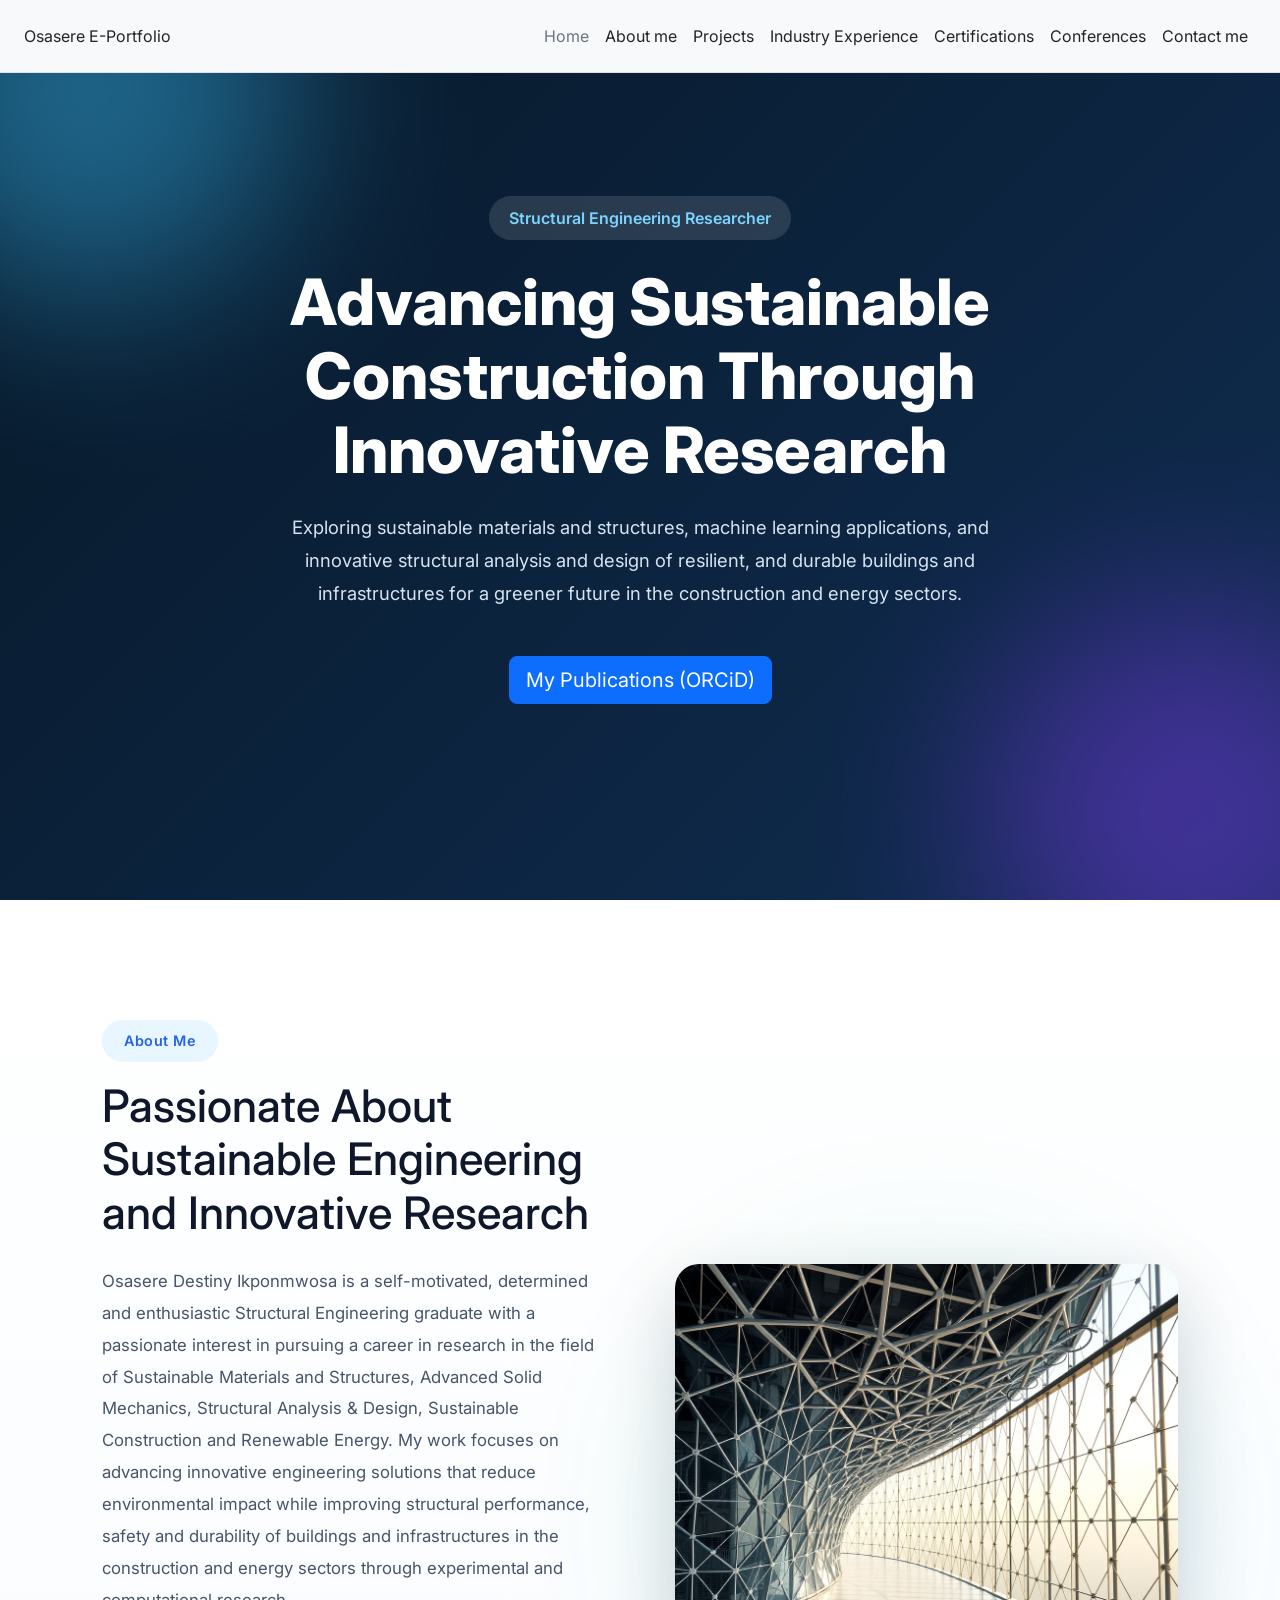
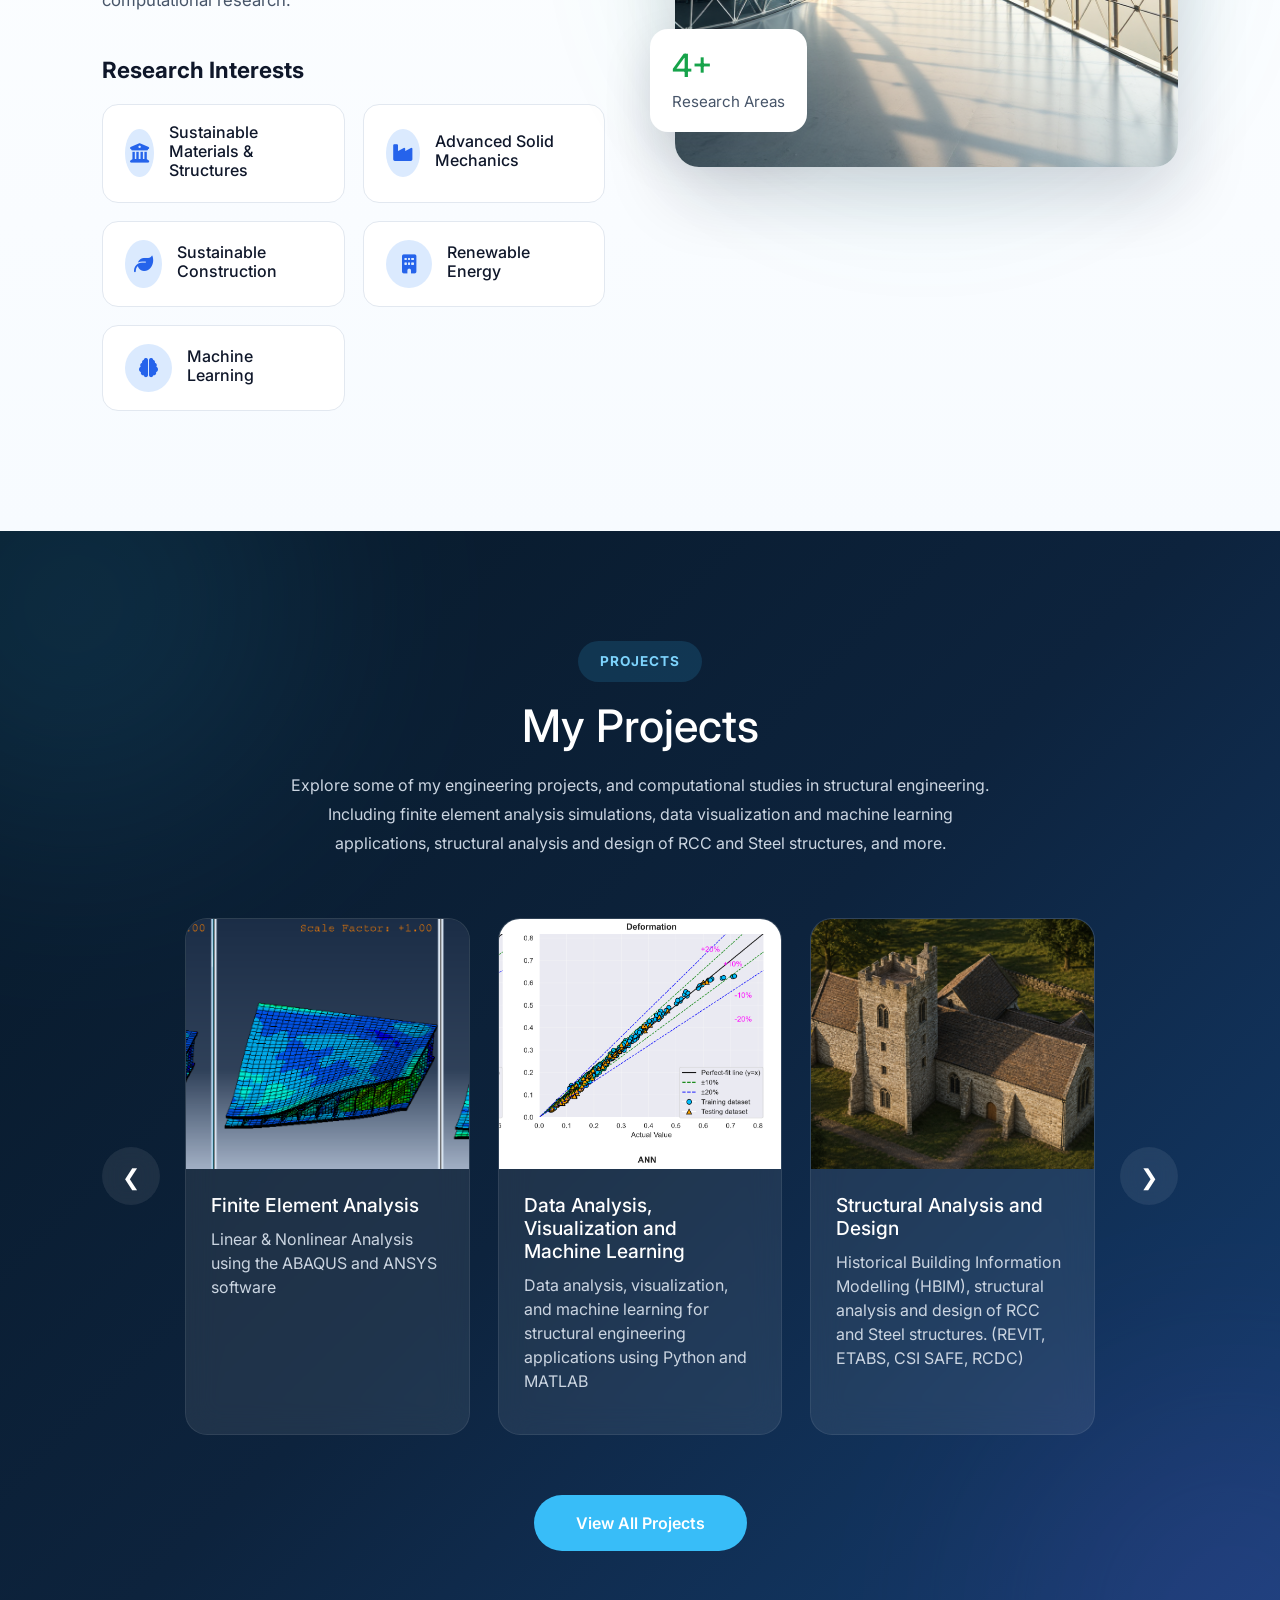
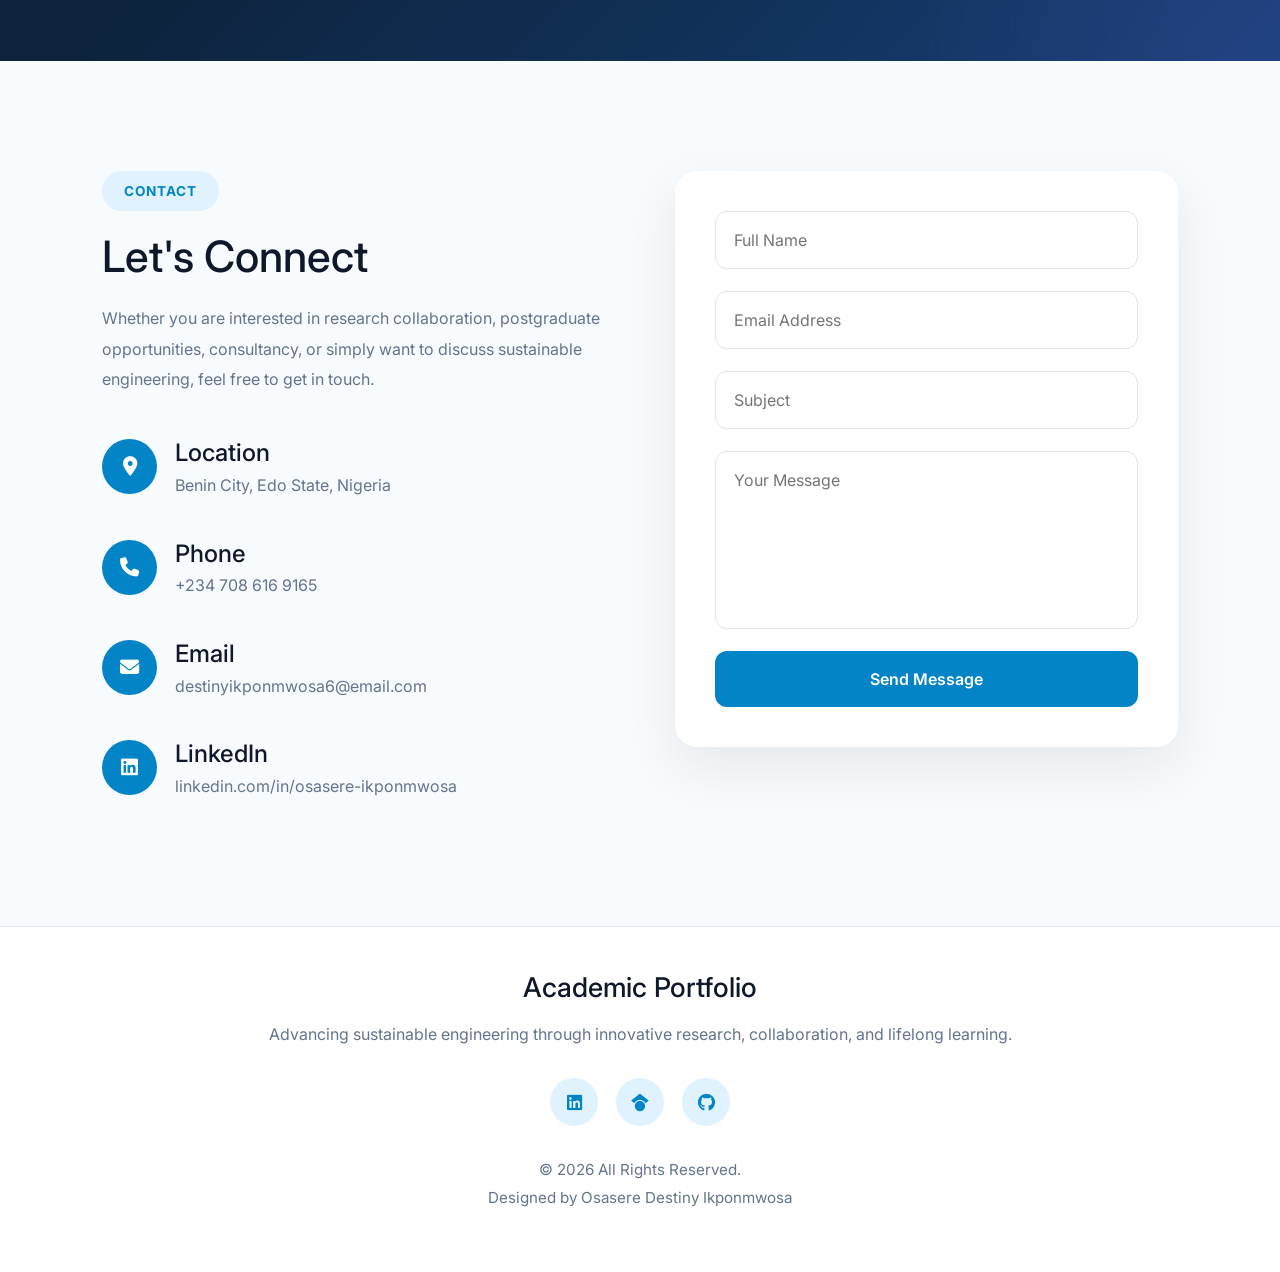
==== commit 9816107b: "Update index.html" ====
--- a/index.html
+++ b/index.html
@@ -265,8 +265,8 @@
                             <img src="Image/ML/model-plot.png" alt="Project">
 
                             <div class="project-info">
-                                <h3>Data Visualization & Machine Learning</h3>
-                                <p>Computational Analysis, Data analysis & visualization, and machine learning for
+                                <h3>Data Analysis, Visualization and Machine Learning</h3>
+                                <p>Data analysis, visualization, and machine learning for
                                     structural engineering
                                     applications using Python and MATLAB</p>
                             </div>
